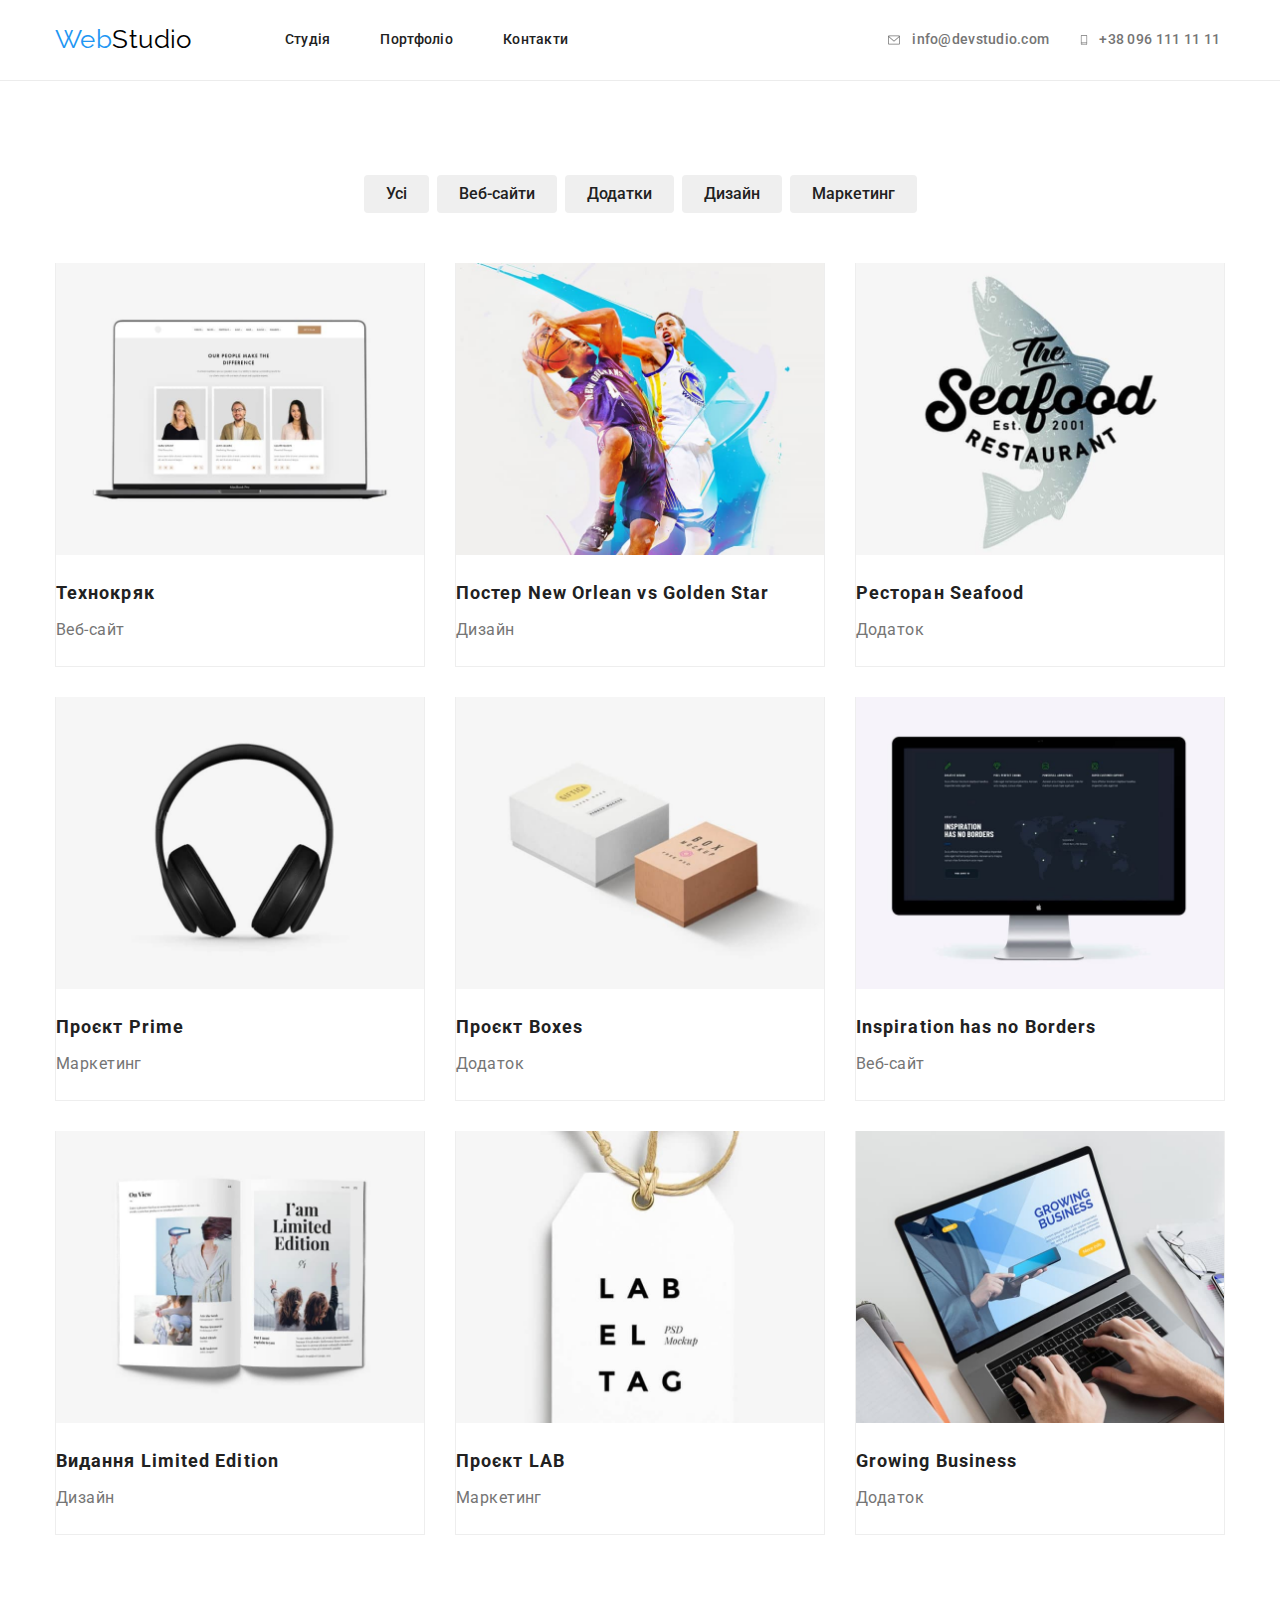
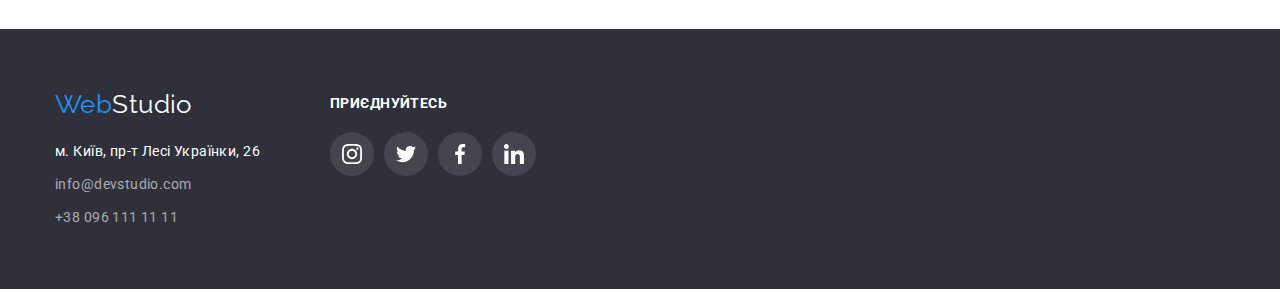
==== portfolio.html @ eb31b025 "added docs from previous repository" ====
<!doctype html>
<html lang="uk">

<head>
    <meta charset="UTF-8">
    <meta http-equiv="X-UA-Compatible" content="IE=edge">
    <meta name="viewport" content="width=device-width, initial-scale=1.0">
    <title>Портфоліо</title>
    <link href="https://fonts.googleapis.com/css?family=Raleway:700" rel="stylesheet" />
    <link href="https://fonts.googleapis.com/css?family=Roboto:regular,500,700,900" rel="stylesheet" />
    <link rel="stylesheet" href="https://cdnjs.cloudflare.com/ajax/libs/modern-normalize/1.1.0/modern-normalize.min.css"
        integrity="sha512-wpPYUAdjBVSE4KJnH1VR1HeZfpl1ub8YT/NKx4PuQ5NmX2tKuGu6U/JRp5y+Y8XG2tV+wKQpNHVUX03MfMFn9Q=="
        crossorigin="anonymous" referrerpolicy="no-referrer" />
    <link rel="stylesheet" href="./css/styles.css">
</head>

<body>
    <header class="header">
        <div class="container header-container">
            <a class="logo logo-header" href="./index.html">Web<span class="black">Studio</span></a>
            <nav class="nav">
                <ul class="nav-list">
                    <li class="nav-item"><a href="./index.html">Студія</a></li>
                    <li class="nav-item active"><a href="./portfolio.html">Портфоліо</a></li>
                    <li class="nav-item"><a href="#">Контакти</a></li>
                </ul>
            </nav>
            <div>
                <ul class="nav-contacts">
                    <li class="contacts-item">
                        <a class="contacts-icon" href="mailto:info@devstudio.com" target="_blank" rel="noopener noreferrer"
                            aria-label="link to email">
                            <svg width="16" height="12">
                                <use href="./images/symbol-defs.svg#icon-envelope">
                                </use>
                            </svg>
                            <span>info@devstudio.com</span>
                        </a>
                    </li>
                    <li class="contacts-item">
                        <a class="contacts-icon" href="tel:+380961111111" target="_blank" rel="noopener noreferrer"
                            aria-label="link to phone">
                            <svg width="10" height="16">
                                <use href="./images/symbol-defs.svg#icon-smartphone">
                                </use>
                            </svg>
                            <span>+38 096 111 11 11</span>
                        </a>
                    </li>
                </ul>
            </div>
        </div>
    </header>

    <main>
        <section class="section portfolio">
            <div class="container">
                <h1 class="portfolio-title visually-hidden">Портфоліо</h1>
                <ul class="portfolio-tabs">
                    <li class="tabs-item">
                        <button type="button" class="tab all">Усі</button>
                    </li>
                    <li class="tabs-item">
                        <button type="button" class="tab web">Веб-сайти</button>
                    </li>
                    <li class="tabs-item">
                        <button type="button" class="tab app">Додатки</button>
                    </li>
                    <li class="tabs-item">
                        <button type="button" class="tab design">Дизайн</button>
                    </li>
                    <li class="tabs-item">
                        <button type="button" class="tab marketing">Маркетинг</button>
                    </li>
                </ul>
                <ul class="portfolio-projects">
                    <li class="project-items">
                        <a href="#">
                            <img class="project-pic" src="./images/технокряк.jpg" alt="Веб-сайт Технокряк" width="370height="294>
                            <div class="project-wrap">
                                <h2 class="project-title">Технокряк</h2>
                                <p class="project-filter">Веб-сайт</p>
                                <p class="project-text visually-hidden" lang="en">Lorem ipsum dolor, sit amet consectetur adipisicing elit. Tempore pariatur asperiores rem
                                laudantium, recusandae ipsam, facilis suscipit doloremque, expedita culpa accusamus sint vel deleniti sed vitae
                                atque dolore laborum inventore.</p>
                            </div>
                        </a>
                    </li>
                    <li class="project-items">
                        <a href="#">
                            <img class="project-pic" src="./images/постер.jpg" alt="Дизайн Постеру New Orlean vs Golden Star" width="370height="294>
                            <div class="project-wrap">
                                <h2 class="project-title">Постер <span lang="en">New Orlean vs Golden Star</span></h2>
                                <p class="project-filter">Дизайн</p>
                                <p class="project-text visually-hidden" lang="en">Lorem ipsum dolor, sit amet consectetur adipisicing elit. Tempore pariatur asperiores rem
                                                    laudantium, recusandae ipsam, facilis suscipit doloremque, expedita culpa accusamus sint vel deleniti sed vitae
                                                    atque dolore laborum inventore.</p>
                            </div>
                        </a>
                    </li>
                    <li class="project-items">
                        <a href="#">
                            <img class="project-pic" src="./images/pесторан_seafood.jpg" alt="Додаток Ресторану Seafood" width="370" height="294">
                            <div class="project-wrap">
                                <h2 class="project-title">Ресторан <span lang="en">Seafood</span></h2>
                                <p class="project-filter">Додаток</p>
                                <p class="project-text visually-hidden" lang="en">Lorem ipsum dolor, sit amet consectetur adipisicing elit. Tempore pariatur asperiores rem
                                                    laudantium, recusandae ipsam, facilis suscipit doloremque, expedita culpa accusamus sint vel deleniti sed vitae
                                                    atque dolore laborum inventore.</p>
                            </div>
                        </a>
                    </li>
                    <li class="project-items">
                        <a href="#">
                            <img class="project-pic" src="./images/prime.jpg" alt="Маркетинг Проєкту Prime" width="370height="294>
                            <div class="project-wrap">
                                <h2 class="project-title">Проєкт <span lang="en">Prime</span></h2>
                                <p class="project-filter"lang="en">Маркетинг</p>
                                <p class="project-text visually-hidden" lang="en">Lorem ipsum dolor, sit amet consectetur adipisicing elit. Tempore pariatur asperiores rem
                                                    laudantium, recusandae ipsam, facilis suscipit doloremque, expedita culpa accusamus sint vel deleniti sed vitae
                                                    atque dolore laborum inventore.</p>
                            </div>
                        </a>
                    </li>
                    <li class="project-items">
                        <a href="#">
                            <img class="project-pic" src="./images/boxes.jpg" alt="Додаток Проєкту Boxes" width="370" height="294">
                            <div class="project-wrap">
                                <h2 class="project-title">Проєкт <span lang="en">Boxes</span></h2>
                                <p class="project-filter">Додаток</p>
                                <p class="project-text visually-hidden" lang="en">Lorem ipsum dolor, sit amet consectetur adipisicing elit. Tempore pariatur asperiores rem
                                                        laudantium, recusandae ipsam, facilis suscipit doloremque, expedita culpa accusamus sint vel deleniti sed vitae
                                                        atque dolore laborum inventore.</p>
                            </div>
                        </a>
                    </li>
                    <li class="project-items">
                        <a href="#">
                            <img class="project-pic" src="./images/inspiration.jpg" alt="Веб-сайт Inspiration has no Borders" width="370" height="294">
                            <div class="project-wrap">
                                <h2 class="project-title" lang="en">Inspiration has no Borders</h2>
                                <p class="project-filter">Веб-сайт</p>
                                <p class="project-text visually-hidden" lang="en">Lorem ipsum dolor, sit amet consectetur adipisicing elit. Tempore pariatur asperiores rem
                                                        laudantium, recusandae ipsam, facilis suscipit doloremque, expedita culpa accusamus sint vel deleniti sed vitae
                                                        atque dolore laborum inventore.</p>
                            </div>
                        </a>
                    </li>
                    <li class="project-items">
                        <a href="#">
                            <img class="project-pic" src="./images/видання.jpg" alt="Дизайн Видання Limited Edition" width="370" height="294">
                            <div class="project-wrap">
                                <h2 class="project-title">Видання <span lang="en">Limited Edition</span></h2>
                                <p class="project-filter">Дизайн</p>
                                <p class="project-text visually-hidden" lang="en">Lorem ipsum dolor, sit amet consectetur adipisicing elit. Tempore pariatur asperiores rem
                                                        laudantium, recusandae ipsam, facilis suscipit doloremque, expedita culpa accusamus sint vel deleniti sed vitae
                                                        atque dolore laborum inventore.</p>
                            </div>
                        </a>
                    </li>
                    <li class="project-items">
                        <a href="#">
                            <img class="project-pic" src="./images/LAB.jpg" alt="Маркетинг Проєкту LAB" width="370" height="294">
                            <div class="project-wrap">
                                <h2 class="project-title">Проєкт <span lang="en">LAB</span></h2>
                                <p class="project-filter">Маркетинг</p>
                                <p class="project-text visually-hidden" lang="en">Lorem ipsum dolor, sit amet consectetur adipisicing elit. Tempore pariatur asperiores rem
                                                        laudantium, recusandae ipsam, facilis suscipit doloremque, expedita culpa accusamus sint vel deleniti sed vitae
                                                        atque dolore laborum inventore.</p>
                            </div>
                        </a>
                    </li>
                    <li class="project-items">
                        <a href="#">
                            <img class="project-pic" src="./images/growing_business.jpg" alt="Додаток Growing Business" width="370" height="294">
                            <div class="project-wrap">
                                <h2 class="project-title" lang="en">Growing Business</h2>
                                <p class="project-filter">Додаток</p>
                                <p class="project-text visually-hidden" lang="en">Lorem ipsum dolor, sit amet consectetur adipisicing elit. Tempore pariatur asperiores rem
                                                        laudantium, recusandae ipsam, facilis suscipit doloremque, expedita culpa accusamus sint vel deleniti sed vitae
                                                        atque dolore laborum inventore.</p>
                            </div>
                        </a>
                    </li>
                </ul>
            </div>
        </section>
    </main>

    <footer class="footer">
        <div class="container footer-container">
            <div class="wrapper-address">
                <div class="wrapper-logo">
                    <a class="logo footer-logo" href="./index.html">Web<span class="white">Studio</span></a>
                </div>
                <address class="address-list">
                    <a class="address-item address"
                        href="https://www.google.com/search?q=%D0%BC.+%D0%9A%D0%B8%D1%97%D0%B2%2C+%D0%BF%D1%80-%D1%82+%D0%9B%D0%B5%D1%81%D1%96+%D0%A3%D0%BA%D1%80%D0%B0%D1%97%D0%BD%D0%BA%D0%B8%2C+26&rlz=1C1CHBD_ruUA826UA826&oq=%D0%BC.+%D0%9A%D0%B8%D1%97%D0%B2%2C+%D0%BF%D1%80-%D1%82+%D0%9B%D0%B5%D1%81%D1%96+%D0%A3%D0%BA%D1%80%D0%B0%D1%97%D0%BD%D0%BA%D0%B8%2C+26&aqs=chrome..69i57j0i512j0i22i30l2.1146j0j1&sourceid=chrome&ie=UTF-8"
                        target="_blank" rel="noopener noreferrer">м. Київ, пр-т Лесі Українки, 26</a>
                    <a class="address-item email" href="mailto:info@devstudio.com">info@devstudio.com</a>
                    <a class="address-item phone" href="tel:+380961111111">+38 096 111 11 11</a>
                </address>
            </div>
    
            <div class="social-media">
                <h4 class="social-title">приєднуйтесь</h4>
                <ul class="social-icons">
                    <li> 
                        <a class="link-svg" href="https://www.instagram.com/lavashyk_official/" aria-label="Instagram">
                            <svg class="social-icon" widht="20" height="20">
                                <use href="./images/symbol-defs.svg#icon-instagram"></use>
                            </svg>
                        </a>
                    </li>
                    <li>
                        <a class="link-svg" href="https://twitter.com/" aria-label="Twitter">
                            <svg class="social-icon" widht="20" height="20">
                                <use href="./images/symbol-defs.svg#icon-twitter"></use>
                            </svg>
                        </a>
                    </li>
                    <li>
                        <a class="link-svg" href="https://www.facebook.com/" aria-label="Facebook">
                            <svg class="social-icon" widht="20" height="20">
                                <use href="./images/symbol-defs.svg#icon-facebook"></use>
                            </svg>
                        </a>
                    </li>
                    <li>
                        <a class="link-svg" href="https://ua.linkedin.com/" aria-label="LinkedIn">
                            <svg class="social-icon" widht="20" height="20">
                                <use href="./images/symbol-defs.svg#icon-linkedin"></use>
                            </svg>
                        </a>
                    </li>
                </ul>
            </div>
        </div>
    </footer>
</body>
</html>
---- css/styles.css ----
/*Обнуление*/
* {
    padding: 0;
    margin: 0;
    border: 0;
}

*,
*:before,
*:after {
    box-sizing: border-box;
}

body {
    font-size: 14px;
    line-height: 1.2;
    letter-spacing: 0.03em;
    font-style: normal;
}

h1,
h2,
h3,
h4,
h5,
h6 {
    margin: 0;
    font-size: inherit;
    font-weight: 400;
}

p {
    margin: 0;
}

ul,
li {
    list-style: none;
    padding: 0;
    margin: 0;
}

:focus,
:active {
    outline: none;
}

a {
    text-decoration: none;
    color: inherit;
}

a:focus,
a:active {
    outline: none;
}

a,
a:visited {
    text-decoration: none;
    color: inherit;
}

a:hover {
    text-decoration: none;
}

address {
    font-style: normal;
}

button {
    font-family: inherit;
    margin: 0;
    padding: 0;
    cursor: pointer;
}

img {
    display: block;
    max-width: 100%;
    height: auto;
}

nav,
footer,
header {
    display: block;
}

/*--------------------*/

/*colors
black #000000;
blue #2196F3;
nav text, h2, h3 #212121;
link #757575;
link hover, active #2196F3;
h1 #FFFFFF;
section text #757575;
address #ffffff;
contacts rgba(255, 255, 255, 0.6);
bg light #F5F4FA;
bg dark background: #2F303A;
border #ECECEC
*/

:root {
    --accent-color: #2196F3;
    --primary-title-color: #212121;
    --primary-text-color: #757575;
    --text-dark-background: #fff;
    --dark-color: #000;
    --dark-background: #2F303A;
    --light-background: #F5F4FA;
    --default-background: #fff;
    --border-light: #ECECEC;
    --icon-color: #AFB1B8;
}

body {
    position: relative;
    font-family: 'Roboto', sans-serif;
    background-color: var(--default-background);
}

.container {
    width: 1200px;
    padding: 0 15px;
    margin: 0 auto;
}

.section {
    padding: 94px 0;
}

.section-title {
    margin-bottom: 50px;
    font-weight: 700;
    font-size: 36px;
    text-align: center;
    color: var(--primary-title-color);
}

.section-list {
    display: flex;
    /*flex-wrap: wrap;
    justify-content: center;
    align-items: center;*/
    gap: 30px;
}

/* Header */
.header {
    padding-top: 24px;
    padding-bottom: 25px;
    min-height: 80px;
    border-bottom: 1px solid var(--border-light);
}

.header-container {
    display: flex;
    align-items: center;
}

a.logo {
    font-family: 'Raleway', sans-serif;
    font-size: 26px;
    color: var(--accent-color);
}

.black {
    color: var(--dark-color);
}

.logo-header {
    margin-right: 93px;
}

.nav-list {
    display: flex;
    align-items: center;
    gap: 50px;
}

.nav-item {
    font-weight: 500;
    line-height: 1.1;
    letter-spacing: 0.02em;
    color: var(--primary-title-color);
}

.active .nav-item.current a {
    color: var(--accent-color);
}

.nav-contacts {
    display: flex;
    align-items: center;
    gap: 30px;
    margin-left: 318px;
}

.contacts-item {
    display: flex;
    align-content: space-between;
    align-items: center;
    font-weight: 500;
    line-height: 1.1;
    letter-spacing: 0.02em;
    color: var(--primary-text-color);
}

.contacts-icon {
    display: flex;
    align-items: center;
    gap: 10px;
    fill: var(--primary-text-color);
}

.contacts-icon:hover,
.contacts-icon:focus {
    fill: var(--accent-color);
}

.nav-item:hover,
.contacts-item:hover,
.nav-item:focus,
.contacts-item:focus {
    color: var(--accent-color);
}

/* Header end */

/* Hero */
.hero {
    max-height: 600px;
    max-width: 1600px;
    margin: 0 auto;
    padding: 200px 0;
    background-image: url('../images/bg-pic.jpg');
    background-position: center;
    background-size: cover;
    background-color: var(--dark-background);
    
}

.hero-title {
    margin-right: auto;
    margin-bottom: 30px;
    margin-left: auto;
    max-width: 600px;
    font-weight: 900;
    font-size: 44px;
    line-height: 1.4;
    text-align: center;
    letter-spacing: 0.06em;
    text-transform: uppercase;
    color: var(--text-dark-background);
}

button.cta {
    position: relative;
    display: block;
    margin: 0 auto;
    padding: 10px 32px;
    font-weight: 700;
    font-size: 16px;
    line-height: 1.9;
    letter-spacing: 0.06em;
    color: var(--text-dark-background);
    background-color: var(--accent-color);
    box-shadow: 0px 4px 4px rgba(0, 0, 0, 0.15);
    border-radius: 4px;
}


/* Hero end */

/* advantages */
section.advantages {
    padding-bottom: 0;
}

.visually-hidden {
    position: absolute;
    white-space: nowrap;
    width: 1px;
    height: 1px;
    overflow: hidden;
    border: 0;
    padding: 0;
    clip: rect(0 0 0 0);
    clip-path: inset(50%);
    margin: -1px;
}

.advantages-item {
    width: calc((100% - 3 * 30px)/4);
}

.advantages-wrap {
    display: flex;
    align-items: center;
    justify-content: center;
    margin-bottom: 30px;
    height: 120px;
    background-color: var(--light-background);
}

.advantages-subtitle {
    margin-bottom: 10px;
    font-weight: 700;
    line-height: 1.1;
    text-transform: uppercase;
    color: var(--primary-title-color);
}

.advantages-text {
    width: 270px;
    line-height: 1.7;
    color: var(--primary-text-color);
}

/* advantages end */

/* services */

/* services end */

/* team */
.team {
    background-color: var(--light-background);
}

.team-item {
    background-color: var(--default-background);
    box-shadow: 0px 1px 3px rgba(0, 0, 0, 0.12), 0px 1px 1px rgba(0, 0, 0, 0.14), 0px 2px 1px rgba(0, 0, 0, 0.2);
    border-radius: 0px 0px 4px 4px;
}

.team-wrap {
    padding: 30px 0;
    display: flex;
    flex-direction: column;
    align-items: center;
}

.team-subtitle {
    margin-bottom: 10px;
    font-weight: 500;
    font-size: 16px;
    text-align: center;
    color: var(--primary-title-color);
}

.team-text {
    font-size: 16px;
    text-align: center;
    color: var(--primary-text-color);
    margin-bottom: 16px;
}

.team-icons {
    display: flex;
    flex-wrap: nowrap;
    max-width: 300px;
    gap: 10px;
}

.team-svg {
    display: flex;
    justify-content: center;
    align-items: center;
    background-color: transparent;
    width: 44px;
    height: 44px;
    border-radius: 50%;
}

.team-icon {
    width: 20px;
    height: 20px;
    fill: var(--icon-color);
}

.team-svg:hover,
.team-svg:focus {
    background-color: var(--accent-color);
    fill: var(--default-background);
}

.team-icon:hover,
.team-icon:focus {
    fill: var(--default-background);
}

/*team end*/

/*clients*/
/*.clients-item {
    width: calc((100% - 5 * 30px)/6);
}*/

.clients-svg {
    display: flex;
    justify-content: center;
    align-items: center;
    width: 170px;
    height: 92px;
    border: 1px solid var(--icon-color);
    border-radius: 4px;
}

.clients-icon {
    /*display: flex;
    justify-content: center;
    align-items: center;*/
    width: 106px;
    height: 60px;
    fill: var(--icon-color);
}

.clients-svg:hover {
    border: 1px solid var(--accent-color);
}

.clients-icon:hover,
.clients-icon:focus {
    fill: var(--accent-color);
}
/* footer */
.footer {
    padding: 60px 0;
    background-color: var(--dark-background);
}

.footer-container {
    display: flex;
    gap: 70px;
}
.wrapper-logo {
    max-width: 231px;
    margin-bottom: 20px;
}
.address-list {
    max-width: 231px;
    display: flex;
    flex-direction: column;
    gap: 9px;
}

.white {
    color: var(--text-dark-background);
}

.address-list {
    line-height: 1.7;
    text-decoration: none;
    color: var(--text-dark-background);
}

.address-item:hover,
.address-item:focus {
    color: var(--accent-color);
}

.email,
.phone {
    color: rgba(255, 255, 255, 0.6);
}

.social-title {
    font-weight: 700;
    font-size: 14px;
    line-height: 1.14;
    text-transform: uppercase;
    color: var(--text-dark-background);
    margin-bottom: 20px;
    padding-top: 7px;
}

.social-media {
    max-width: 300px;
}

.social-icons {
    display: flex;
    flex-wrap:nowrap;
    max-width: 300px;
    gap: 10px;
}

.link-svg {
    display: flex;
    justify-content: center;
    align-items: center;
    background-color: rgba(255, 255, 255, 0.1);
    width: 44px;
    height: 44px;
    border-radius: 50%;
}

.social-icon {
    width: 20px;
    height: 20px;
    fill: var(--default-background);
}

.link-svg:hover,
.link-svg:focus {
    background-color: var(--accent-color);
}

/* portfolio */
.portfolio-tabs {
    display: flex;
    justify-content: center;
    margin: 0 auto 50px auto;
}

.tabs-item {
    margin-right: 8px;
}

.tabs-item:last-child {
    margin-right: 0;
}

.portfolio-title {
    font-weight: 900;
    font-size: 44px;
    line-height: 1.4;
    text-align: center;
    letter-spacing: 0.06em;
    text-transform: uppercase;
    color: var(--primary-title-color);
}

button.tab {
    padding: 6px 22px;
    font-weight: 500;
    font-size: 16px;
    line-height: 1.6;
    text-align: center;
    color: var(--primary-title-color);
    border-radius: 4px;
}

button.tab:hover,
button.tab:focus {
    color: var(--text-dark-background);
    background-color: var(--accent-color);
    box-shadow: 0px 3px 1px rgba(0, 0, 0, 0.1), 0px 1px 2px rgba(0, 0, 0, 0.08), 0px 2px 2px rgba(0, 0, 0, 0.12);
    border-radius: 4px;
}

.portfolio-projects {
    display: flex;
    flex-wrap: wrap;
    gap: 30px;
}

.project-items {
    box-sizing: border-box;
    max-width: 370px;
    min-height: 404px;
    background-color: var(--default-background);
    border-right: 1px solid #eee;
    border-bottom: 1px solid #eee;
    border-left: 1px solid #eee;
}

.project-wrap {
    padding: 20px 0;
}

.project-title {
    margin-bottom: 4px;
    font-weight: 700;
    font-size: 18px;
    line-height: 2;
    letter-spacing: 0.06em;
    color: var(--primary-title-color);
}

.project-filter {
    font-size: 16px;
    line-height: 1.9;
    color: var(--primary-text-color);
}
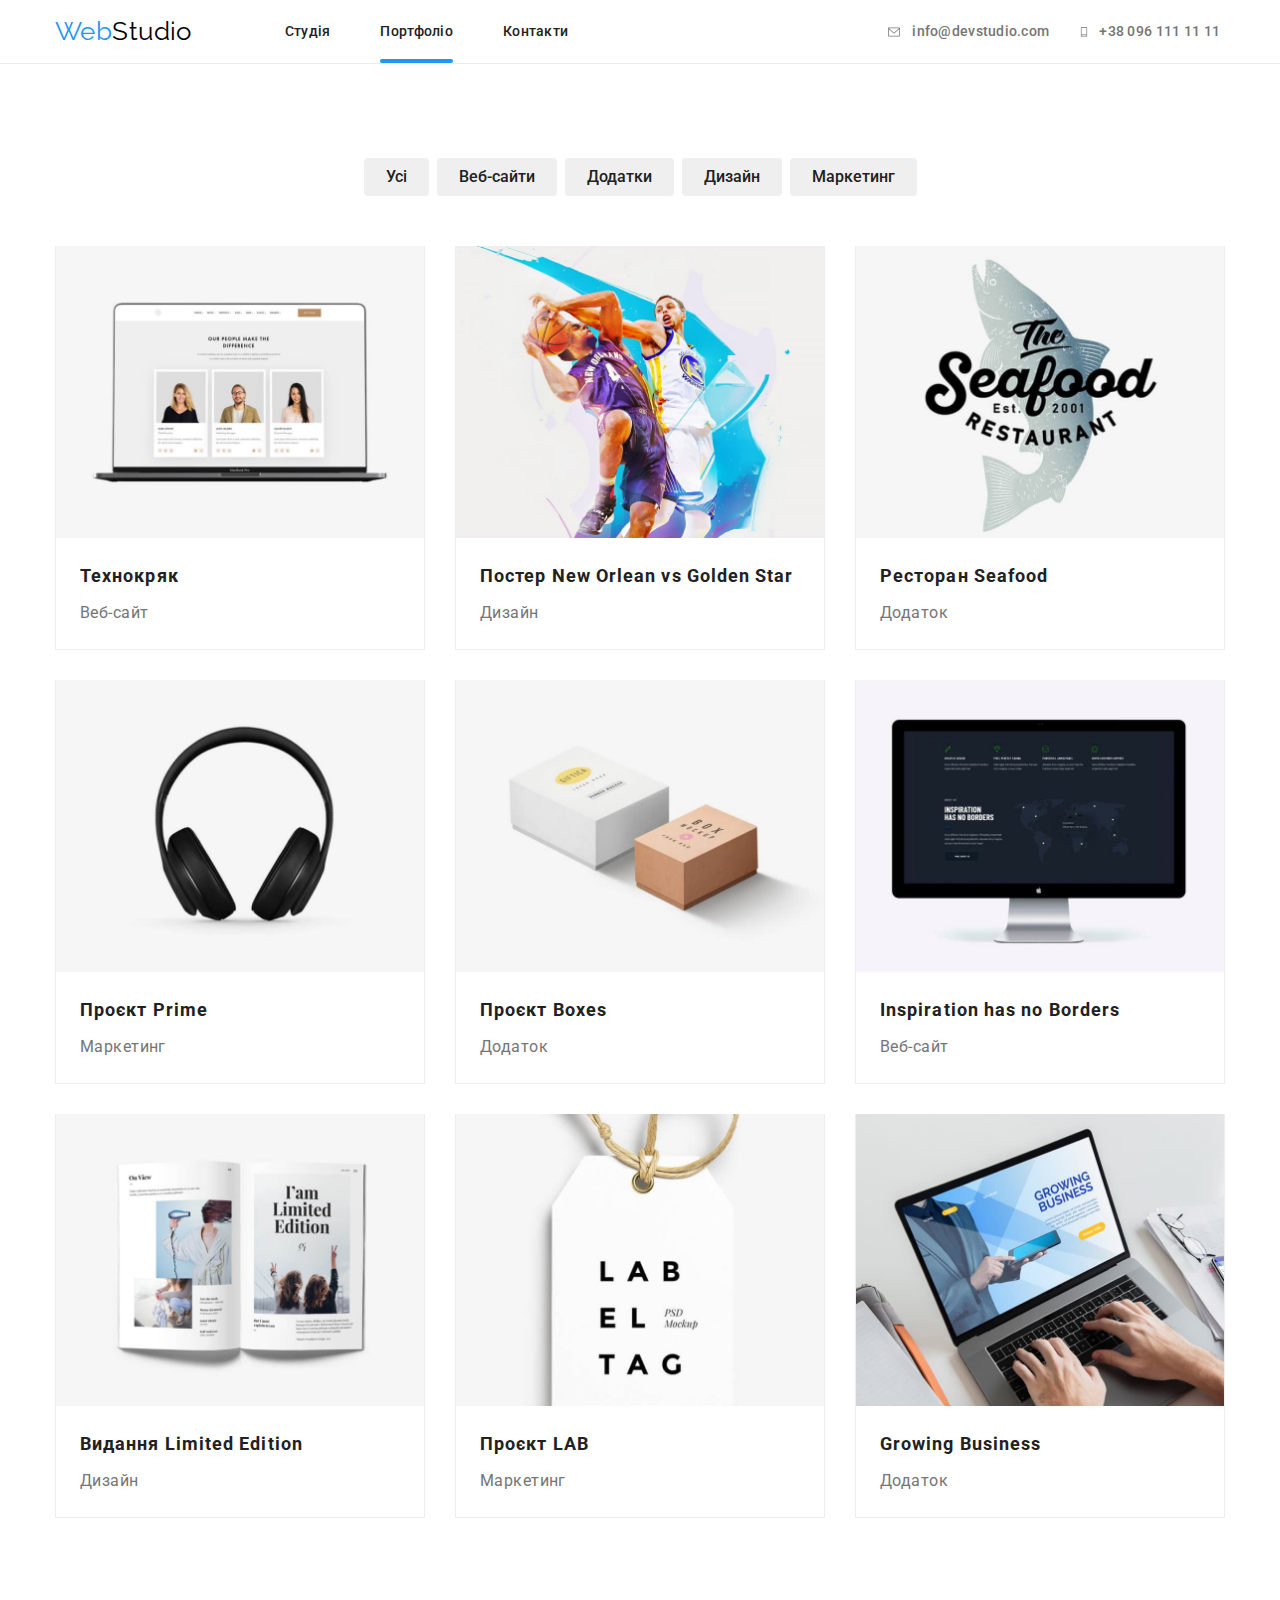
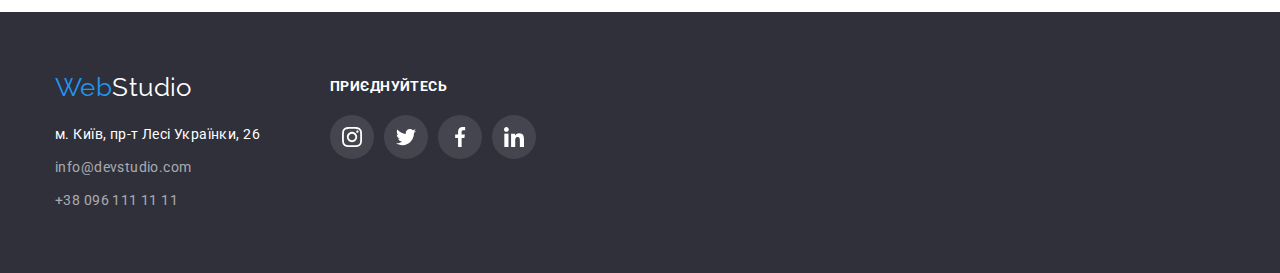
==== commit 105c5f82: "active menu item&services section" ====
--- a/portfolio.html
+++ b/portfolio.html
@@ -21,7 +21,7 @@
             <nav class="nav">
                 <ul class="nav-list">
                     <li class="nav-item"><a href="./index.html">Студія</a></li>
-                    <li class="nav-item active"><a href="./portfolio.html">Портфоліо</a></li>
+                    <li class="nav-item active"><a class="active-link" href="./portfolio.html">Портфоліо</a></li>
                     <li class="nav-item"><a href="#">Контакти</a></li>
                 </ul>
             </nav>
--- a/css/styles.css
+++ b/css/styles.css
@@ -40,19 +40,14 @@
     margin: 0;
 }
 
-:focus,
+/*:focus,
 :active {
     outline: none;
-}
+}*/
 
 a {
     text-decoration: none;
     color: inherit;
-}
-
-a:focus,
-a:active {
-    outline: none;
 }
 
 a,
@@ -152,9 +147,6 @@
 
 /* Header */
 .header {
-    padding-top: 24px;
-    padding-bottom: 25px;
-    min-height: 80px;
     border-bottom: 1px solid var(--border-light);
 }
 
@@ -184,10 +176,24 @@
 }
 
 .nav-item {
+    position: relative;
+    padding: 24px 0;
     font-weight: 500;
     line-height: 1.1;
     letter-spacing: 0.02em;
     color: var(--primary-title-color);
+}
+
+.active-link::after {
+    position: absolute;
+    left: 0;
+    bottom: 0;
+    content: '';
+    display: block;
+    width: 100%;
+    height: 4px;
+    background-color: var(--accent-color);
+    border-radius: 2px;
 }
 
 .active .nav-item.current a {
@@ -325,6 +331,26 @@
 /* advantages end */
 
 /* services */
+.services-item {
+    position: relative;
+}
+.services-wrap {
+    position: absolute;
+    left: 0;
+    bottom: 0;
+    padding: 27px 0;
+    width: 100%;
+    background: rgba(47, 48, 58, 0.8);
+}
+
+.services-title {
+    font-weight: 700;
+    font-size: 14px;
+    line-height: 1.14;
+    text-align: center;
+    text-transform: uppercase;
+    color: var(--text-dark-background);
+}
 
 /* services end */
 
@@ -571,8 +597,13 @@
     border-left: 1px solid #eee;
 }
 
+.project-items:hover {
+    box-shadow: 0px 1px 1px rgba(0, 0, 0, 0.12), 0px 4px 4px rgba(0, 0, 0, 0.06),
+            1px 4px 6px rgba(0, 0, 0, 0.16);
+}
+
 .project-wrap {
-    padding: 20px 0;
+    padding: 20px 24px;
 }
 
 .project-title {
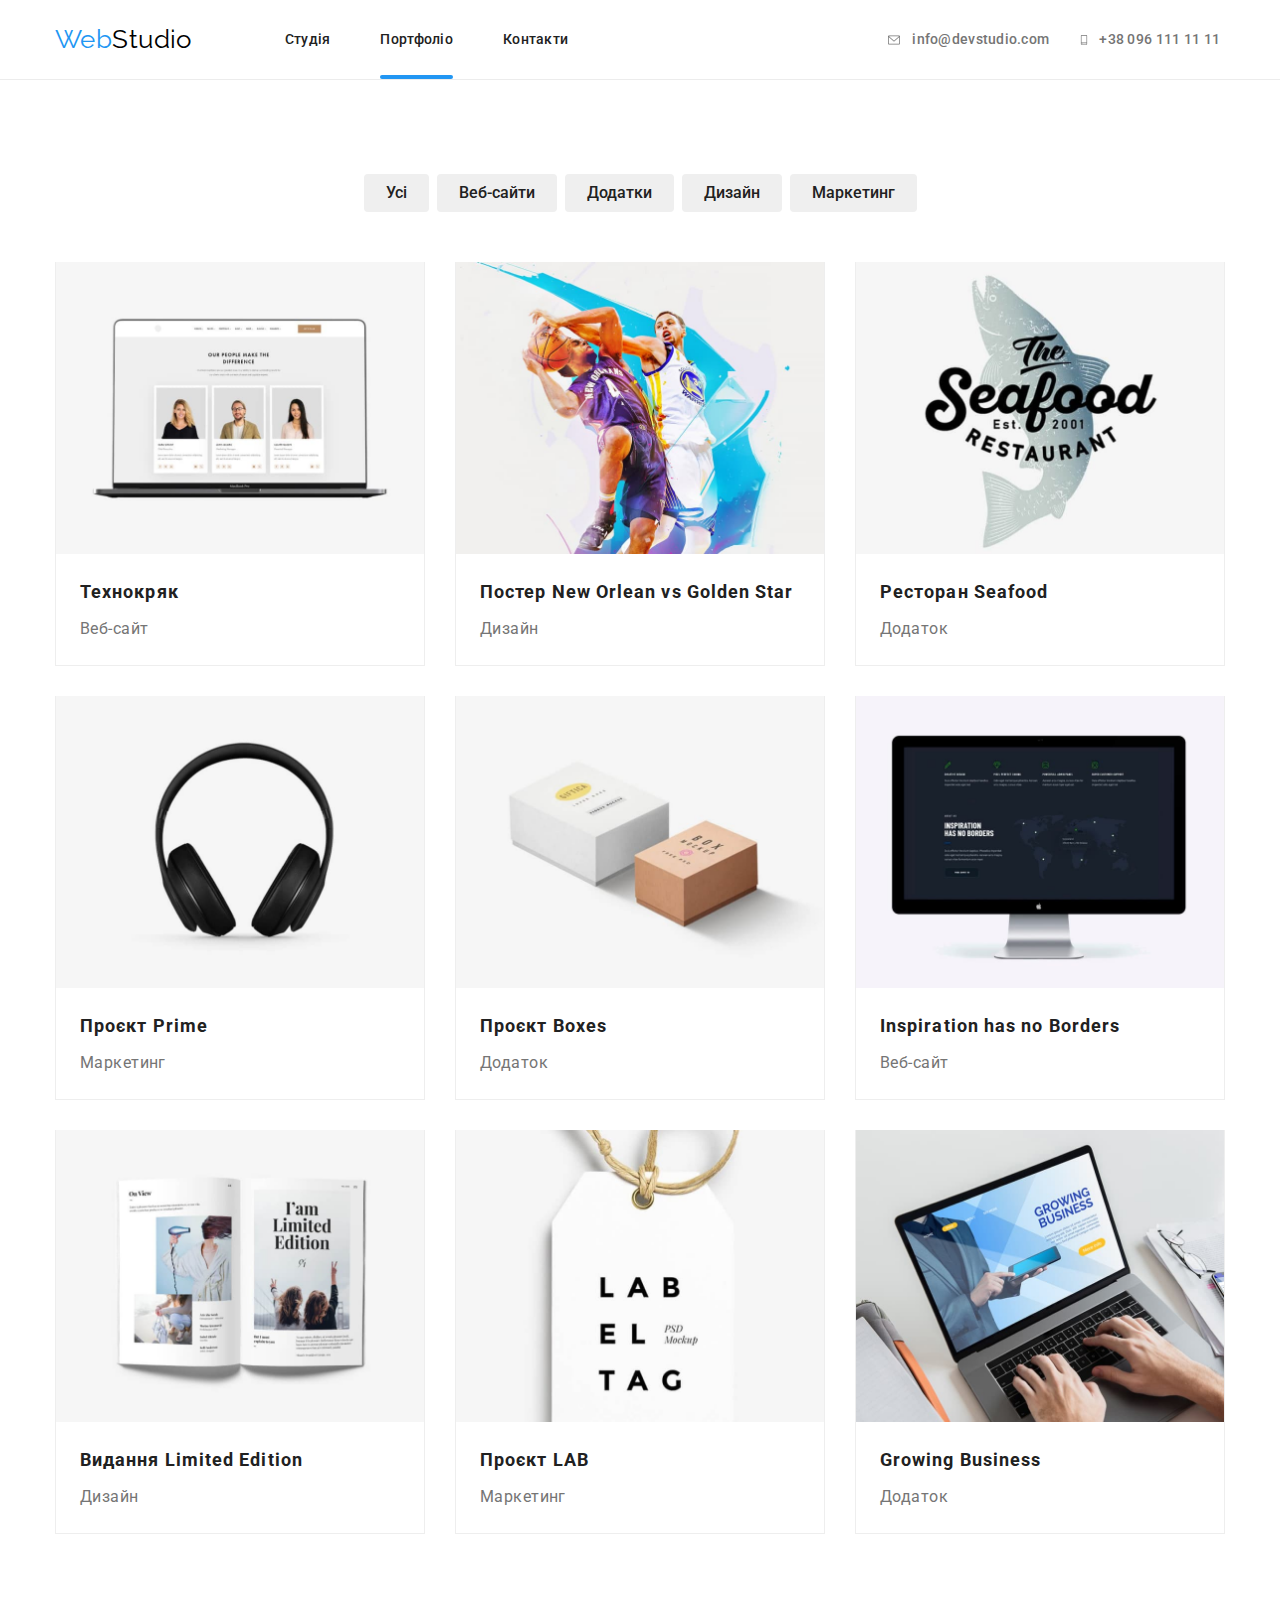
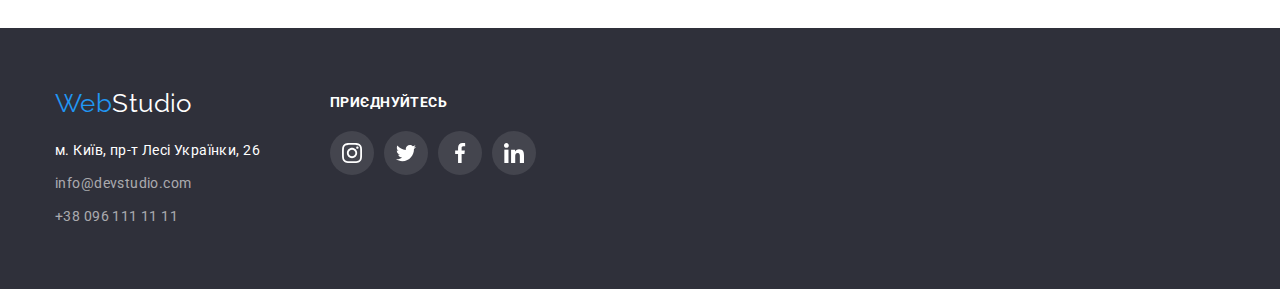
==== commit 01f5aaad: "fixed mistakes in transition" ====
--- a/portfolio.html
+++ b/portfolio.html
@@ -20,9 +20,9 @@
             <a class="logo logo-header" href="./index.html">Web<span class="black">Studio</span></a>
             <nav class="nav">
                 <ul class="nav-list">
-                    <li class="nav-item"><a href="./index.html">Студія</a></li>
-                    <li class="nav-item active"><a class="active-link" href="./portfolio.html">Портфоліо</a></li>
-                    <li class="nav-item"><a href="#">Контакти</a></li>
+                    <li class="nav-item"><a class="nav-link" href="./index.html">Студія</a></li>
+                    <li class="nav-item"><a class="nav-link-active" href="./portfolio.html">Портфоліо</a></li>
+                    <li class="nav-item"><a class="nav-link" href="#">Контакти</a></li>
                 </ul>
             </nav>
             <div>
@@ -34,7 +34,7 @@
                                 <use href="./images/symbol-defs.svg#icon-envelope">
                                 </use>
                             </svg>
-                            <span>info@devstudio.com</span>
+                            info@devstudio.com
                         </a>
                     </li>
                     <li class="contacts-item">
@@ -44,7 +44,7 @@
                                 <use href="./images/symbol-defs.svg#icon-smartphone">
                                 </use>
                             </svg>
-                            <span>+38 096 111 11 11</span>
+                            +38 096 111 11 11
                         </a>
                     </li>
                 </ul>
@@ -75,112 +75,159 @@
                 </ul>
                 <ul class="portfolio-projects">
                     <li class="project-items">
-                        <a href="#">
-                            <img class="project-pic" src="./images/технокряк.jpg" alt="Веб-сайт Технокряк" width="370height="294>
-                            <div class="project-wrap">
-                                <h2 class="project-title">Технокряк</h2>
-                                <p class="project-filter">Веб-сайт</p>
-                                <p class="project-text visually-hidden" lang="en">Lorem ipsum dolor, sit amet consectetur adipisicing elit. Tempore pariatur asperiores rem
-                                laudantium, recusandae ipsam, facilis suscipit doloremque, expedita culpa accusamus sint vel deleniti sed vitae
-                                atque dolore laborum inventore.</p>
-                            </div>
-                        </a>
-                    </li>
-                    <li class="project-items">
-                        <a href="#">
-                            <img class="project-pic" src="./images/постер.jpg" alt="Дизайн Постеру New Orlean vs Golden Star" width="370height="294>
-                            <div class="project-wrap">
-                                <h2 class="project-title">Постер <span lang="en">New Orlean vs Golden Star</span></h2>
-                                <p class="project-filter">Дизайн</p>
-                                <p class="project-text visually-hidden" lang="en">Lorem ipsum dolor, sit amet consectetur adipisicing elit. Tempore pariatur asperiores rem
-                                                    laudantium, recusandae ipsam, facilis suscipit doloremque, expedita culpa accusamus sint vel deleniti sed vitae
-                                                    atque dolore laborum inventore.</p>
-                            </div>
-                        </a>
-                    </li>
-                    <li class="project-items">
-                        <a href="#">
-                            <img class="project-pic" src="./images/pесторан_seafood.jpg" alt="Додаток Ресторану Seafood" width="370" height="294">
-                            <div class="project-wrap">
-                                <h2 class="project-title">Ресторан <span lang="en">Seafood</span></h2>
-                                <p class="project-filter">Додаток</p>
-                                <p class="project-text visually-hidden" lang="en">Lorem ipsum dolor, sit amet consectetur adipisicing elit. Tempore pariatur asperiores rem
-                                                    laudantium, recusandae ipsam, facilis suscipit doloremque, expedita culpa accusamus sint vel deleniti sed vitae
-                                                    atque dolore laborum inventore.</p>
-                            </div>
-                        </a>
-                    </li>
-                    <li class="project-items">
-                        <a href="#">
-                            <img class="project-pic" src="./images/prime.jpg" alt="Маркетинг Проєкту Prime" width="370height="294>
-                            <div class="project-wrap">
-                                <h2 class="project-title">Проєкт <span lang="en">Prime</span></h2>
-                                <p class="project-filter"lang="en">Маркетинг</p>
-                                <p class="project-text visually-hidden" lang="en">Lorem ipsum dolor, sit amet consectetur adipisicing elit. Tempore pariatur asperiores rem
-                                                    laudantium, recusandae ipsam, facilis suscipit doloremque, expedita culpa accusamus sint vel deleniti sed vitae
-                                                    atque dolore laborum inventore.</p>
-                            </div>
-                        </a>
-                    </li>
-                    <li class="project-items">
-                        <a href="#">
-                            <img class="project-pic" src="./images/boxes.jpg" alt="Додаток Проєкту Boxes" width="370" height="294">
-                            <div class="project-wrap">
-                                <h2 class="project-title">Проєкт <span lang="en">Boxes</span></h2>
-                                <p class="project-filter">Додаток</p>
-                                <p class="project-text visually-hidden" lang="en">Lorem ipsum dolor, sit amet consectetur adipisicing elit. Tempore pariatur asperiores rem
-                                                        laudantium, recusandae ipsam, facilis suscipit doloremque, expedita culpa accusamus sint vel deleniti sed vitae
-                                                        atque dolore laborum inventore.</p>
-                            </div>
-                        </a>
-                    </li>
-                    <li class="project-items">
-                        <a href="#">
-                            <img class="project-pic" src="./images/inspiration.jpg" alt="Веб-сайт Inspiration has no Borders" width="370" height="294">
-                            <div class="project-wrap">
-                                <h2 class="project-title" lang="en">Inspiration has no Borders</h2>
-                                <p class="project-filter">Веб-сайт</p>
-                                <p class="project-text visually-hidden" lang="en">Lorem ipsum dolor, sit amet consectetur adipisicing elit. Tempore pariatur asperiores rem
-                                                        laudantium, recusandae ipsam, facilis suscipit doloremque, expedita culpa accusamus sint vel deleniti sed vitae
-                                                        atque dolore laborum inventore.</p>
-                            </div>
-                        </a>
-                    </li>
-                    <li class="project-items">
-                        <a href="#">
-                            <img class="project-pic" src="./images/видання.jpg" alt="Дизайн Видання Limited Edition" width="370" height="294">
-                            <div class="project-wrap">
-                                <h2 class="project-title">Видання <span lang="en">Limited Edition</span></h2>
-                                <p class="project-filter">Дизайн</p>
-                                <p class="project-text visually-hidden" lang="en">Lorem ipsum dolor, sit amet consectetur adipisicing elit. Tempore pariatur asperiores rem
-                                                        laudantium, recusandae ipsam, facilis suscipit doloremque, expedita culpa accusamus sint vel deleniti sed vitae
-                                                        atque dolore laborum inventore.</p>
-                            </div>
-                        </a>
-                    </li>
-                    <li class="project-items">
-                        <a href="#">
-                            <img class="project-pic" src="./images/LAB.jpg" alt="Маркетинг Проєкту LAB" width="370" height="294">
-                            <div class="project-wrap">
-                                <h2 class="project-title">Проєкт <span lang="en">LAB</span></h2>
-                                <p class="project-filter">Маркетинг</p>
-                                <p class="project-text visually-hidden" lang="en">Lorem ipsum dolor, sit amet consectetur adipisicing elit. Tempore pariatur asperiores rem
-                                                        laudantium, recusandae ipsam, facilis suscipit doloremque, expedita culpa accusamus sint vel deleniti sed vitae
-                                                        atque dolore laborum inventore.</p>
-                            </div>
-                        </a>
-                    </li>
-                    <li class="project-items">
-                        <a href="#">
-                            <img class="project-pic" src="./images/growing_business.jpg" alt="Додаток Growing Business" width="370" height="294">
-                            <div class="project-wrap">
-                                <h2 class="project-title" lang="en">Growing Business</h2>
-                                <p class="project-filter">Додаток</p>
-                                <p class="project-text visually-hidden" lang="en">Lorem ipsum dolor, sit amet consectetur adipisicing elit. Tempore pariatur asperiores rem
-                                                        laudantium, recusandae ipsam, facilis suscipit doloremque, expedita culpa accusamus sint vel deleniti sed vitae
-                                                        atque dolore laborum inventore.</p>
-                            </div>
-                        </a>
+                        <div class="wrap-content">
+                            <img class="project-pic"
+                                 src="./images/технокряк.jpg"
+                                 alt="Веб-сайт Технокряк"
+                                 width="370"
+                                 height="294">
+                            <div class="wrap-text">
+                                <p class="project-text">Ресурс пропонує комплексні пропозиції з різним рівнем функціоналу та сервісів. Все
+                                    це дозволить відвідувачу отримати вичерпні відомості про компанію чи приватну особу.</p>
+                            </div>
+                        </div>
+                        <div class="project-wrap">
+                            <h2 class="project-title">Технокряк</h2>
+                            <p class="project-filter">Веб-сайт</p>
+                        </div>
+                    </li>
+                  
+                    <li class="project-items">
+                        <div class="wrap-content">
+                            <img class="project-pic"
+                                 src="./images/постер.jpg"
+                                 alt="Дизайн Постеру New Orlean vs Golden Star"
+                                 width="370"
+                                 height="294">
+
+                            <div class="wrap-text">
+                                <p class="project-text">Ресурс пропонує комплексні пропозиції з різним рівнем функціоналу та сервісів. Все це
+                                    дозволить відвідувачу отримати
+                                    вичерпні відомості про компанію чи приватну особу.</p>
+                            </div>
+                        </div>
+                        <div class="project-wrap">
+                            <h2 class="project-title">Постер <span lang="en">New Orlean vs Golden Star</span></h2>
+                            <p class="project-filter">Дизайн</p>
+                        </div>
+                    </li>
+
+                    <li class="project-items">
+                        <div class="wrap-content">
+                            <img class="project-pic"
+                                 src="./images/pесторан_seafood.jpg"
+                                 alt="Додаток Ресторану Seafood"
+                                 width="370" height="294">
+                            <div class="wrap-text">
+                                <p class="project-text">Ресурс пропонує комплексні пропозиції з різним рівнем функціоналу та сервісів. Все це
+                                    дозволить відвідувачу отримати
+                                    вичерпні відомості про компанію чи приватну особу.</p>
+                            </div>
+                        </div>
+                        <div class="project-wrap">
+                            <h2 class="project-title">Ресторан <span lang="en">Seafood</span></h2>
+                            <p class="project-filter">Додаток</p>
+                        </div>
+                    </li>
+
+                    <li class="project-items">
+                        <div class="wrap-content">
+                            <img class="project-pic"
+                                 src="./images/prime.jpg"
+                                 alt="Маркетинг Проєкту Prime"
+                                 width="370" height="294">
+                            <div class="wrap-text">
+                                <p class="project-text">Ресурс пропонує комплексні пропозиції з різним рівнем функціоналу та сервісів. Все це дозволить відвідувачу отримати вичерпні відомості про компанію чи приватну особу.</p>
+                            </div>
+                        </div>
+                        <div class="project-wrap">
+                            <h2 class="project-title">Проєкт <span lang="en">Prime</span></h2>
+                            <p class="project-filter"lang="en">Маркетинг</p>
+                        </div>
+                    </li>
+
+                    <li class="project-items">
+                        <div class="wrap-content">
+                            <img class="project-pic"
+                                 src="./images/boxes.jpg"
+                                 alt="Додаток Проєкту Boxes"
+                                 width="370" height="294">
+                            <div class="wrap-text">
+                                <p class="project-text">Ресурс пропонує комплексні пропозиції з різним рівнем функціоналу та сервісів. Все це дозволить відвідувачу отримати                                вичерпні відомості про компанію чи приватну особу.</p>
+                            </div>
+                        </div>
+
+                        <div class="project-wrap">
+                            <h2 class="project-title">Проєкт <span lang="en">Boxes</span></h2>
+                            <p class="project-filter">Додаток</p>
+                        </div>
+                    </li>
+
+                    <li class="project-items">
+                        <div class="wrap-content">
+                            <img class="project-pic"
+                                 src="./images/inspiration.jpg"
+                                 alt="Веб-сайт Inspiration has no Borders"
+                                 width="370" height="294">
+                            <div class="wrap-text">
+                                <p class="project-text">Ресурс пропонує комплексні пропозиції з різним рівнем функціоналу та сервісів. Все це дозволить відвідувачу отримати вичерпні відомості про компанію чи приватну особу.</p>
+                            </div>
+                        </div>
+                        <div class="project-wrap">
+                            <h2 class="project-title" lang="en">Inspiration has no Borders</h2>
+                            <p class="project-filter">Веб-сайт</p>
+                        </div>
+                    </li>
+
+                    <li class="project-items">
+                        <div class="wrap-content">
+                            <img class="project-pic"
+                                 src="./images/видання.jpg"
+                                 alt="Дизайн Видання Limited Edition"
+                                 width="370" height="294">
+                            <div class="wrap-text">
+                                <p class="project-text">Ресурс пропонує комплексні пропозиції з різним рівнем функціоналу та сервісів. Все це дозволить відвідувачу отримати вичерпні відомості про компанію чи приватну особу.</p>
+                            </div>
+                        </div>
+                        <div class="project-wrap">
+                            <h2 class="project-title">Видання <span lang="en">Limited Edition</span></h2>
+                            <p class="project-filter">Дизайн</p>
+                        </div>
+                    </li>
+
+                    <li class="project-items">
+                        <div class="wrap-content">
+                            <img class="project-pic"
+                                 src="./images/LAB.jpg"
+                                 alt="Маркетинг Проєкту LAB"
+                                 width="370" height="294">
+                            <div class="wrap-text">
+                                <p class="project-text">Ресурс пропонує комплексні пропозиції з різним рівнем функціоналу та сервісів. Все це
+                                    дозволить відвідувачу отримати
+                                    вичерпні відомості про компанію чи приватну особу.</p>
+                            </div>
+                        </div>
+
+                        <div class="project-wrap">
+                            <h2 class="project-title">Проєкт <span lang="en">LAB</span></h2>
+                            <p class="project-filter">Маркетинг</p>
+                        </div>
+                    </li>
+
+                    <li class="project-items">
+                        <div class="wrap-content">
+                            <img class="project-pic"
+                                 src="./images/growing_business.jpg"
+                                 alt="Додаток Growing Business"
+                                 width="370" height="294">
+                            <div class="wrap-text">
+                                <p class="project-text">Ресурс пропонує комплексні пропозиції з різним рівнем функціоналу та сервісів. Все це дозволить відвідувачу отримати вичерпні відомості про компанію чи приватну особу.</p>
+                            </div>
+                        </div>                     
+                        <div class="project-wrap">
+                            <h2 class="project-title" lang="en">Growing Business</h2>
+                            <p class="project-filter">Додаток</p>
+                        </div>
                     </li>
                 </ul>
             </div>
--- a/css/styles.css
+++ b/css/styles.css
@@ -101,6 +101,8 @@
 */
 
 :root {
+    --transition-duration: 250ms;
+    --transition-timing-function: cubic-bezier(0.4, 0, 0.2, 1);
     --accent-color: #2196F3;
     --primary-title-color: #212121;
     --primary-text-color: #757575;
@@ -177,14 +179,28 @@
 
 .nav-item {
     position: relative;
-    padding: 24px 0;
+    padding: 32px 0;
     font-weight: 500;
     line-height: 1.1;
     letter-spacing: 0.02em;
     color: var(--primary-title-color);
 }
 
-.active-link::after {
+.nav-link, .contacts-item{
+    transition-duration: color var(--transition-duration);
+    transition-timing-function: color var(--transition-timing-function);
+}
+
+.nav-link-active:hover,
+.nav-link-active:focus,
+.nav-link:hover,
+.contacts-item:hover,
+.nav-link:focus,
+.contacts-item:focus {
+    color: var(--accent-color);
+}
+
+.nav-link-active::after {
     position: absolute;
     left: 0;
     bottom: 0;
@@ -196,10 +212,6 @@
     border-radius: 2px;
 }
 
-.active .nav-item.current a {
-    color: var(--accent-color);
-}
-
 .nav-contacts {
     display: flex;
     align-items: center;
@@ -222,17 +234,15 @@
     align-items: center;
     gap: 10px;
     fill: var(--primary-text-color);
+    transition-duration: fill var(--transition-duration),
+                         color var(--transition-duration);
+    transition-timing-function: fill var(--transition-timing-function),
+                                color var(--transition-timing-function);
 }
 
 .contacts-icon:hover,
 .contacts-icon:focus {
     fill: var(--accent-color);
-}
-
-.nav-item:hover,
-.contacts-item:hover,
-.nav-item:focus,
-.contacts-item:focus {
     color: var(--accent-color);
 }
 
@@ -244,7 +254,7 @@
     max-width: 1600px;
     margin: 0 auto;
     padding: 200px 0;
-    background-image: url('../images/bg-pic.jpg');
+    background-image: linear-gradient(rgba(47, 48, 58, 0.4), rgba(47, 48, 58, 0.4)), url('../images/bg-pic.jpg');
     background-position: center;
     background-size: cover;
     background-color: var(--dark-background);
@@ -312,6 +322,7 @@
     margin-bottom: 30px;
     height: 120px;
     background-color: var(--light-background);
+    border-radius: 4px;
 }
 
 .advantages-subtitle {
@@ -402,12 +413,18 @@
     width: 44px;
     height: 44px;
     border-radius: 50%;
+    transition-duration: fill var(--transition-duration);
+    transition-timing-function: fill var(--transition-timing-function);
 }
 
 .team-icon {
     width: 20px;
     height: 20px;
     fill: var(--icon-color);
+    transition-duration: background-color var(--transition-duration),
+                         fill var(--transition-duration);
+    transition-timing-function: background-color var(--transition-timing-function),
+                                fill var(--transition-timing-function);
 }
 
 .team-svg:hover,
@@ -436,25 +453,29 @@
     height: 92px;
     border: 1px solid var(--icon-color);
     border-radius: 4px;
+    transition-duration: fill var(--transition-duration);
+        transition-timing-function: fill var(--transition-timing-function);
 }
 
 .clients-icon {
-    /*display: flex;
-    justify-content: center;
-    align-items: center;*/
     width: 106px;
     height: 60px;
     fill: var(--icon-color);
-}
-
-.clients-svg:hover {
+    transition-duration: fill var(--transition-duration),
+                         border var(--transition-duration);
+    transition-timing-function: fill var(--transition-timing-function),
+                                border var(--transition-timing-function);
+}
+
+.clients-svg:hover{
     border: 1px solid var(--accent-color);
 }
 
-.clients-icon:hover,
-.clients-icon:focus {
+.clients-svg:hover .clients-icon,
+.clients-svg:focus .clients-icon {
     fill: var(--accent-color);
 }
+
 /* footer */
 .footer {
     padding: 60px 0;
@@ -484,6 +505,11 @@
     line-height: 1.7;
     text-decoration: none;
     color: var(--text-dark-background);
+}
+
+.address-item {
+    transition-duration: color var(--transition-duration);
+    transition-timing-function: color var(--transition-timing-function);
 }
 
 .address-item:hover,
@@ -525,17 +551,19 @@
     width: 44px;
     height: 44px;
     border-radius: 50%;
+    transition-duration: background-color var(--transition-duration);
+    transition-timing-function: background-color var(--transition-timing-function);
+}
+
+.link-svg:hover,
+.link-svg:focus {
+    background-color: var(--accent-color);
 }
 
 .social-icon {
     width: 20px;
     height: 20px;
     fill: var(--default-background);
-}
-
-.link-svg:hover,
-.link-svg:focus {
-    background-color: var(--accent-color);
 }
 
 /* portfolio */
@@ -571,6 +599,12 @@
     text-align: center;
     color: var(--primary-title-color);
     border-radius: 4px;
+    transition-duration: color var(--transition-duration),
+                         background-color var(--transition-duration),
+                         box-shadow var(--transition-duration);
+    transition-timing-function: color var(--transition-timing-function),
+                                background-color var(--transition-timing-function),
+                                box-shadow var(--transition-timing-function);
 }
 
 button.tab:hover,
@@ -588,6 +622,8 @@
 }
 
 .project-items {
+    position: relative;
+    overflow: hidden;
     box-sizing: border-box;
     max-width: 370px;
     min-height: 404px;
@@ -595,11 +631,64 @@
     border-right: 1px solid #eee;
     border-bottom: 1px solid #eee;
     border-left: 1px solid #eee;
+    transition-duration: box-shadow var(--transition-duration), transform var(--transition-duration);
+    transition-timing-function: box-shadow var(--transition-timing-function), transform var(--transition-duration);
 }
 
 .project-items:hover {
-    box-shadow: 0px 1px 1px rgba(0, 0, 0, 0.12), 0px 4px 4px rgba(0, 0, 0, 0.06),
-            1px 4px 6px rgba(0, 0, 0, 0.16);
+    box-shadow: 0px 1px 1px rgba(0, 0, 0, 0.12),
+        0px 4px 4px rgba(0, 0, 0, 0.06),
+        1px 4px 6px rgba(0, 0, 0, 0.16);
+}
+
+.wrap-content {
+    position: relative;
+    overflow: hidden;
+    box-sizing: border-box;
+}
+
+.wrap-text {
+    position: absolute;
+    left: 0;
+    top: 0;
+    width: 100%;
+    height: 100%;
+    padding: 0px 50px;
+    transition: transform var(--transition-duration) var(--transition-timing-function);
+}
+
+.wrap-text:hover {
+    content: '';
+    opacity: 1;
+    height: 100%;
+    transform: translateY(0);
+}
+
+.project-text {
+    position: absolute;
+    margin: 0;
+    left: 0;
+    top: 0;
+    max-width: 370px;
+    height: 100%;
+    padding: 63px 24px;
+    font-size: 18px;
+    line-height: 1.56;
+    color: rgb(255, 255, 255);
+    background-color: rgba(33, 150, 243, 0.9);
+
+    transform: translateY(101%);
+    transition: transform var(--transition-duration) var(--transition-timing-function);
+}
+
+.project-text:hover {
+    transform: translateY(0);
+}
+
+.project-items:hover .project-text,
+.project-items:focus .project-text {
+    opacity: 1;
+    transform: translateY(0);
 }
 
 .project-wrap {
@@ -620,3 +709,59 @@
     line-height: 1.9;
     color: var(--primary-text-color);
 }
+/*Portfolio end*/
+
+/*modal icon*/
+.backdrop.is-hidden {
+    visibility: hidden;
+    opacity: 0;
+    pointer-events: none;
+}
+
+.backdrop {
+    position: fixed;
+    width: 100%;
+    height: 100%;
+    top: 0;
+    left: 0;
+    background-color: rgba(0, 0, 0, 0.2);
+    opacity: 1;
+    visibility: visible;
+    transition: opacity var(--transition-duration) var(--transition-timing-function),
+                visibility var(--transition-duration) var(--transition-timing-function);
+}
+
+.modal {
+    position: absolute;
+    left: 50%;
+    top: 50%;
+    transform: translate(-50%, -50%) scale(1);
+    width: 528px;
+    height: 581px;
+    background: var(--default-background);
+    transition: transform var(--transition-duration) var(--transition-timing-function);
+}
+
+.backdrop.is-hidden .modal {
+    transform: translate(-50%, -50%) scale(0.6);
+}
+
+.button-close {
+    position: absolute;
+    width: 30px;
+    height: 30px;
+    right: 8px;
+    top: 8px;
+    border-radius: 50%;
+    background-color: var(--default-background);
+    border: 1px solid rgba(0, 0, 0, 0.1);
+    display: flex;
+    align-items: center;
+    justify-content: center;
+}
+
+.icon-close {
+    width: 18px;
+    height: 18px;
+    fill: var(--dark-color);
+}